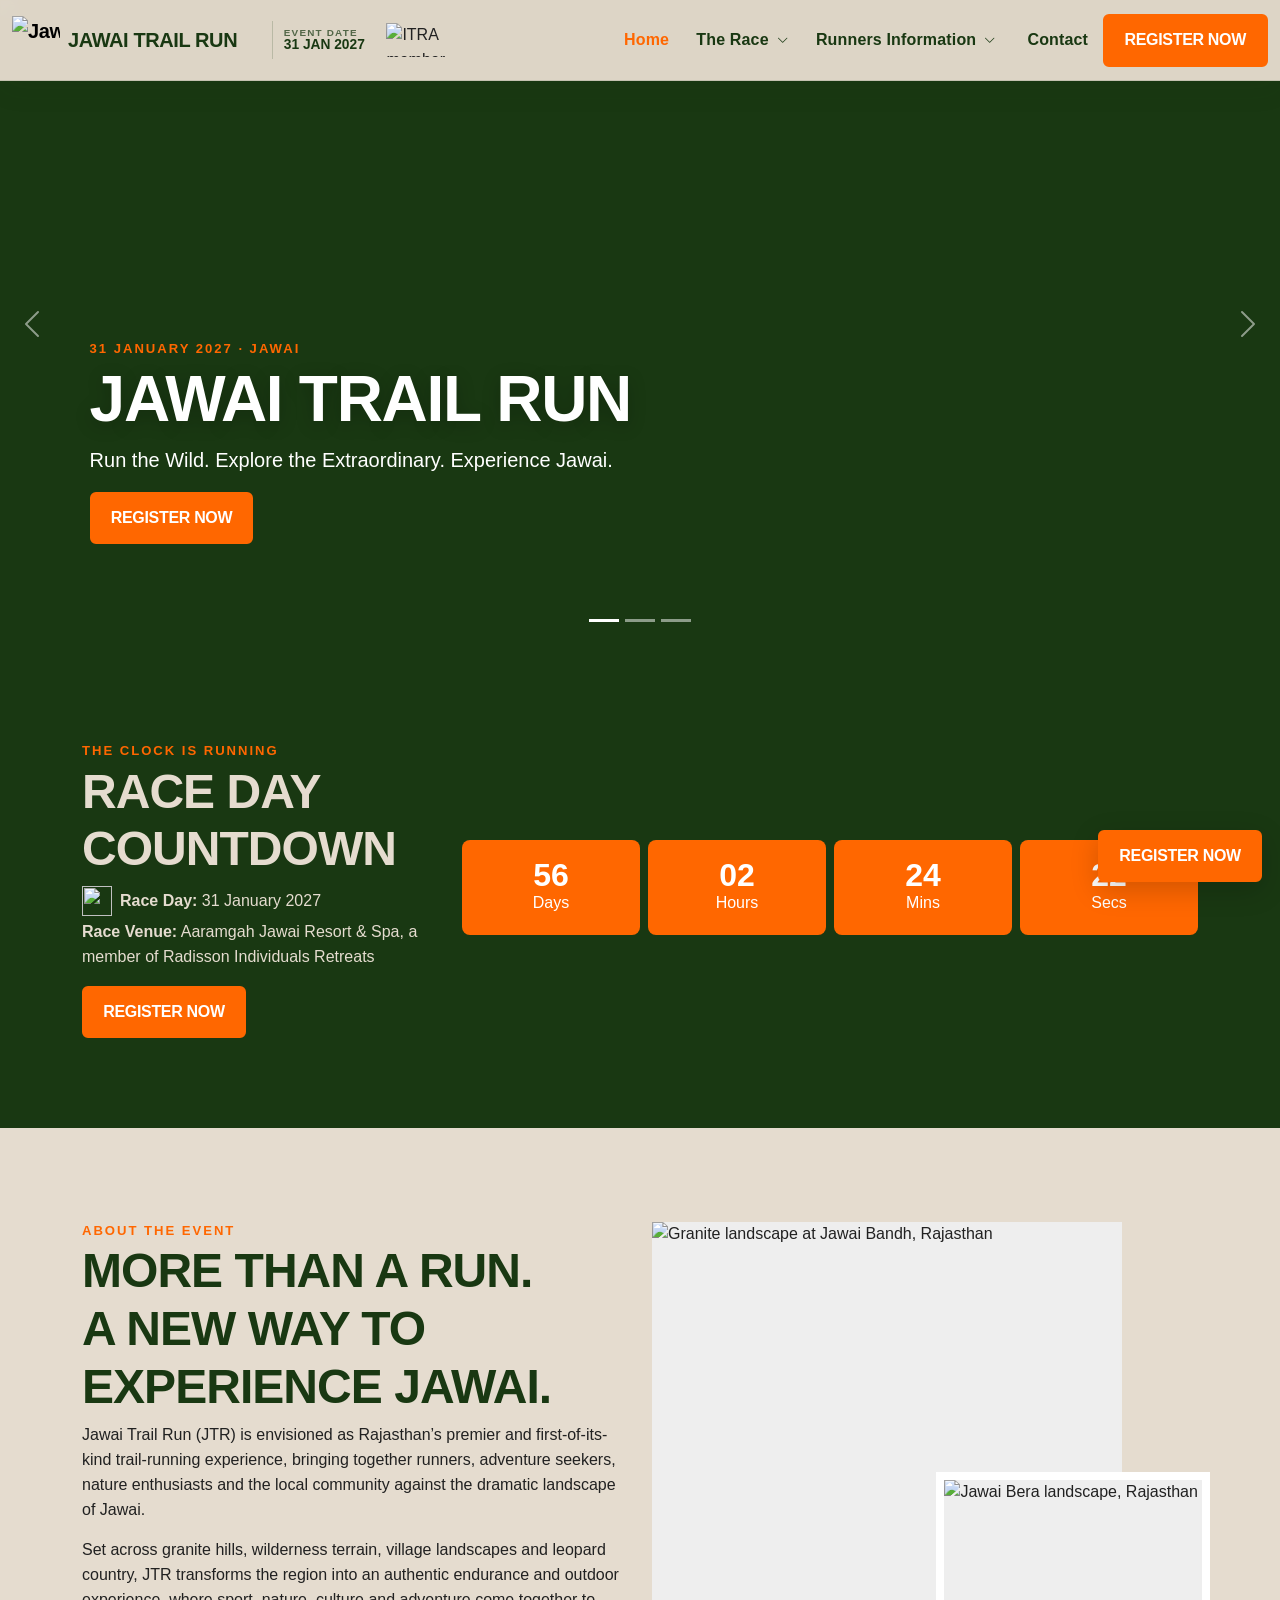
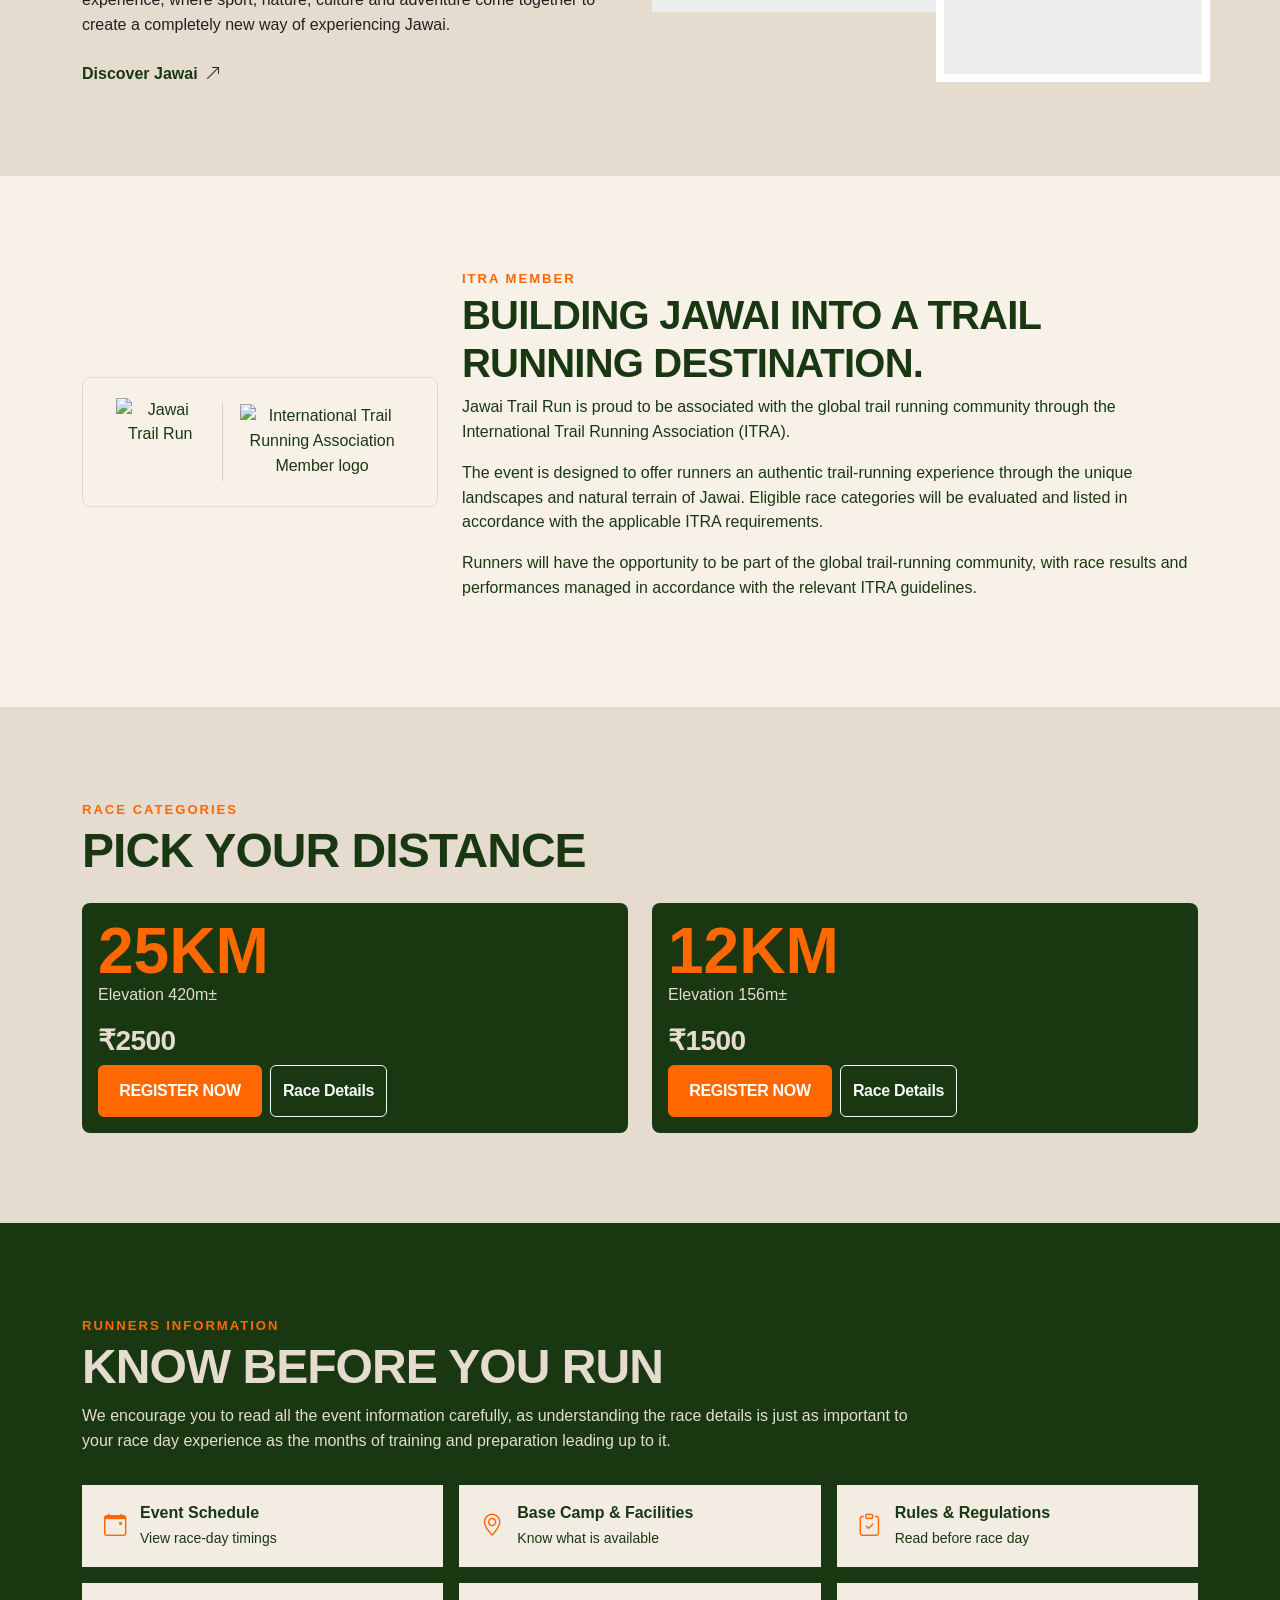
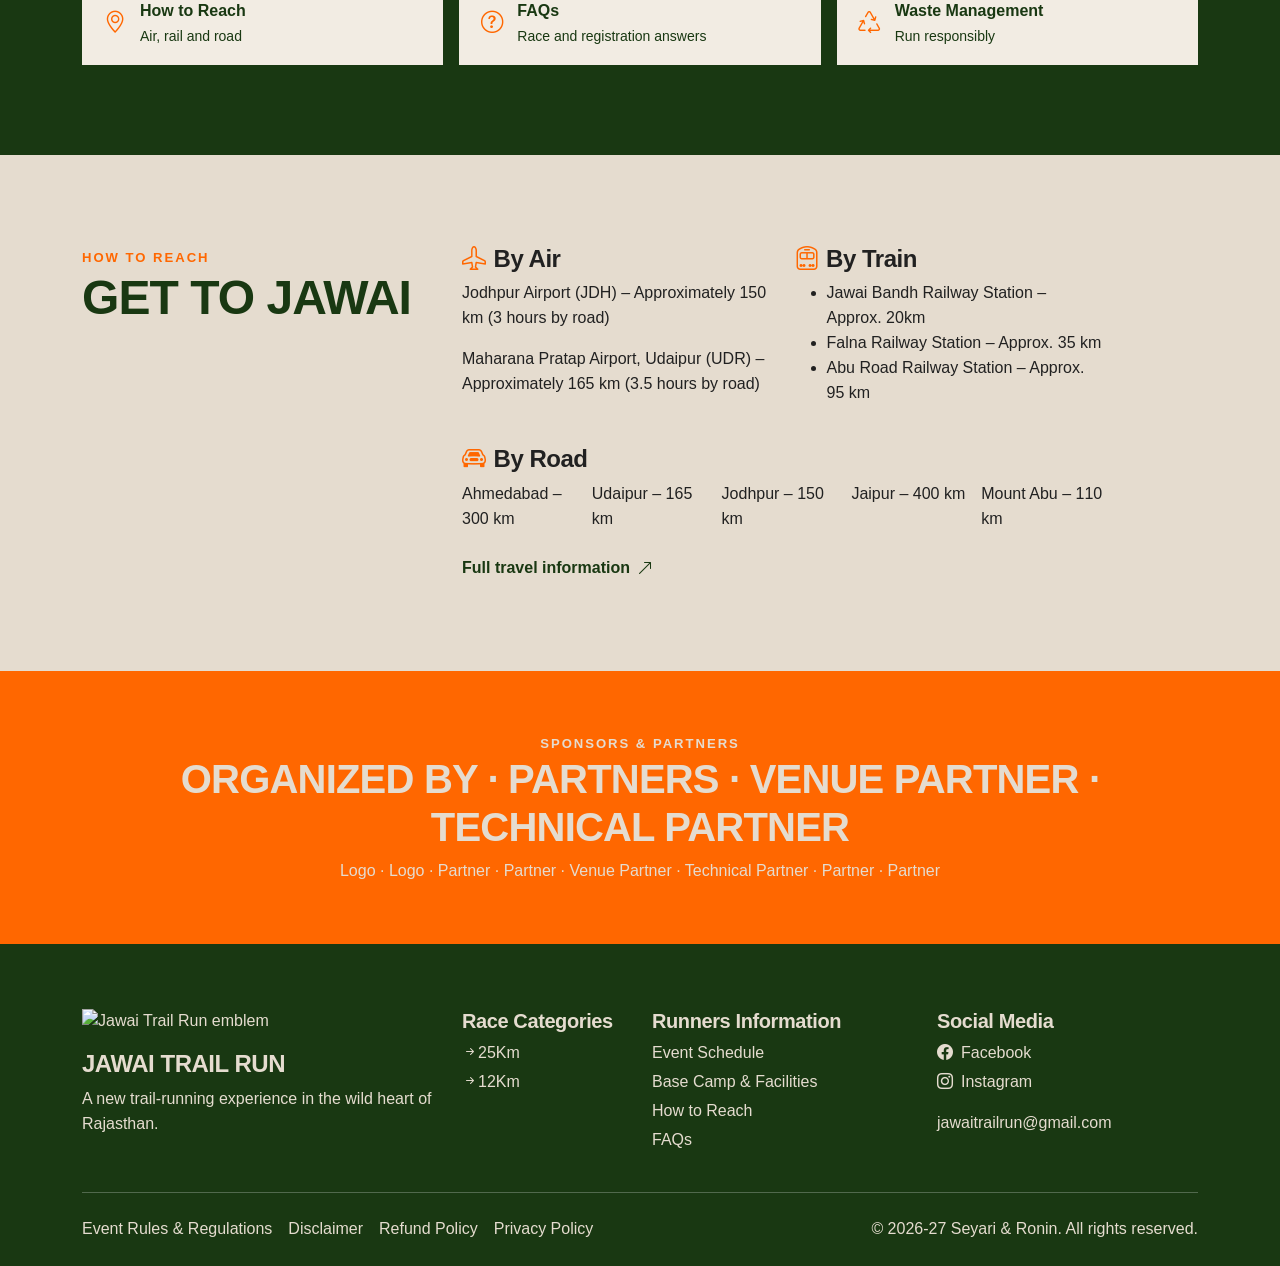
==== index.html @ 25d1407b "initial" ====
<!doctype html>
<html lang="en">
<head>
  <meta charset="utf-8">
  <meta name="viewport" content="width=device-width,initial-scale=1">
  <title>Jawai Trail Run 2027 | 25KM & 12KM Trail Run in Rajasthan</title>
  <meta name="description" content="Join Jawai Trail Run 2027 on 31 January in Jawai, Rajasthan. Experience an unforgettable 25KM and 12KM trail run through the stunning landscapes of Jawai. Register Now!">
  <meta name="keywords" content="Jawai Trail Run India, Trail Run India, Trail Running India, Trail Race India, Running Events in India, Trail Running Event India, Adventure Run India, Trail Running Event 2027, Jawai Running Event, Jawai Trail Race, Trail Run in Jawai, Jawai Run 2027">
  <meta name="robots" content="index,follow">
  <meta property="og:title" content="Jawai Trail Run 2027 | 25KM & 12KM Trail Run in Rajasthan">
  <meta property="og:description" content="Join Jawai Trail Run 2027 on 31 January in Jawai, Rajasthan. Experience an unforgettable 25KM and 12KM trail run through the stunning landscapes of Jawai. Register Now!">
  <meta property="og:type" content="website">
  <meta name="theme-color" content="#193812">
  <!-- Add your Google Search Console verification meta tag here. -->
  <!-- Add your Google Analytics tag here. -->
  <!-- Add your Meta Pixel code here. -->
  <link href="https://cdn.jsdelivr.net/npm/bootstrap@5.3.3/dist/css/bootstrap.min.css" rel="stylesheet">
  <link rel="stylesheet" href="https://cdn.jsdelivr.net/npm/bootstrap-icons@1.11.3/font/bootstrap-icons.min.css">
  <link rel="stylesheet" href="https://fonts.cdnfonts.com/css/proxima-nova-2">
  <link rel="stylesheet" href="style.css">
</head>
<body>
<div id="site-header"></div>

<main>
<section class="banner-slider">
  <div id="jtrCarousel" class="carousel slide carousel-fade" data-bs-ride="carousel">
    <div class="carousel-indicators"><button type="button" data-bs-target="#jtrCarousel" data-bs-slide-to="0" class="active" aria-current="true"></button><button type="button" data-bs-target="#jtrCarousel" data-bs-slide-to="1"></button><button type="button" data-bs-target="#jtrCarousel" data-bs-slide-to="2"></button></div>
    <div class="carousel-inner">
      <div class="carousel-item active">
        <img class="banner-photo" fetchpriority="high" src="assets/jawai6.webp" alt="Granite landscape at Jawai Bandh, Rajasthan">
        <div class="carousel-caption"><span class="eyebrow">31 January 2027 · Jawai</span><h1 class="fw-bold display-3 text-uppercase">Jawai Trail Run</h1><p class="lead">Run the Wild. Explore the Extraordinary. Experience Jawai.</p><a class="btn btn-jtr" href="register.html">Register Now</a></div>
        
      </div>
      <div class="carousel-item">
        <img class="banner-photo" src="assets/jawai5.webp" alt="Ancient Aravalli granite terrain at Jawai Bera, Rajasthan">
        <div class="carousel-caption"><span class="eyebrow">Trail Run 2027</span><h2 class="fw-bold fw-bold display-3 text-uppercase">Direction. Elevation. Discovery.</h2><p class="lead">A new trail-running experience in the wild heart of Rajasthan.</p><a class="btn btn-outline-light rounded-0" href="about.html">The Race</a></div>
        
      </div>
      <div class="carousel-item">
        <img class="banner-photo" src="assets/jawai1.webp" alt="Water and granite formations at Jawai Bera, Rajasthan">
        <div class="carousel-caption"><span class="eyebrow">Race Day</span><h2 class="fw-bold fw-bold display-3 text-uppercase">25Km &amp; 12Km</h2><p class="lead">Sunday, 31 January 2027 · Aaramgah Jawai Resort &amp; Spa, a member of Radisson Individuals Retreats</p><a class="btn btn-jtr" href="25km.html">Explore 25Km</a> <a class="btn btn-outline-light rounded-0 ms-2" href="12km.html">Explore 12Km</a></div>
        
      </div>
    </div>
    <button class="carousel-control-prev" type="button" data-bs-target="#jtrCarousel" data-bs-slide="prev" aria-label="Previous slide"><span class="carousel-control-prev-icon"></span></button>
    <button class="carousel-control-next" type="button" data-bs-target="#jtrCarousel" data-bs-slide="next" aria-label="Next slide"><span class="carousel-control-next-icon"></span></button>
  </div>
</section>

<section class="section-pad bg-forest text-cream" data-countdown>
  <div class="container">
    <div class="row align-items-center g-4">
      <div class="col-lg-4"><span class="eyebrow">The Clock Is Running</span><h2 class="fw-bold fw-bold display-5 text-uppercase">Race Day Countdown</h2><p class="mb-1 event-date-line"><img src="assets/jtr-logo.png" alt=""><span><strong>Race Day:</strong> 31 January 2027</span></p><p><strong>Race Venue:</strong> Aaramgah Jawai Resort &amp; Spa, a member of Radisson Individuals Retreats</p><a class="btn btn-jtr" href="register.html">Register Now</a></div>
      <div class="col-lg-8"><div class="row g-2">
        <div class="col-6 col-md-3"><div class="countdown-box"><strong data-days>00</strong>Days</div></div>
        <div class="col-6 col-md-3"><div class="countdown-box"><strong data-hours>00</strong>Hours</div></div>
        <div class="col-6 col-md-3"><div class="countdown-box"><strong data-mins>00</strong>Mins</div></div>
        <div class="col-6 col-md-3"><div class="countdown-box"><strong data-secs>00</strong>Secs</div></div>
      </div></div>
    </div>
  </div>
</section>

<section class="section-pad">
  <div class="container"><div class="row align-items-center g-4">
    <div class="col-lg-6"><span class="eyebrow">About the Event</span><h2 class="fw-bold fw-bold display-5 text-uppercase text-forest">More Than a Run.<br>A New Way to Experience Jawai.</h2>
      <p>Jawai Trail Run (JTR) is envisioned as Rajasthan’s premier and first-of-its-kind trail-running experience, bringing together runners, adventure seekers, nature enthusiasts and the local community against the dramatic landscape of Jawai.</p>
      <p>Set across granite hills, wilderness terrain, village landscapes and leopard country, JTR transforms the region into an authentic endurance and outdoor experience, where sport, nature, culture and adventure come together to create a completely new way of experiencing Jawai.</p><a class="section-link mt-2" href="about.html">Discover Jawai <i class="bi bi-arrow-up-right"></i></a>
    </div>
    <div class="col-lg-6 jawai-photo-stack">
      <figure class="jawai-photo-main"><img src="assets/jawai6.webp" alt="Granite landscape at Jawai Bandh, Rajasthan"></figure>
      <figure class="jawai-photo-small"><img src="assets/jawai5.webp" alt="Jawai Bera landscape, Rajasthan"></figure>
    </div>
  </div></div>
</section>

<section class="section-pad itra-section">
  <div class="container"><div class="row align-items-center g-4">
    <div class="col-lg-4 text-center"><div class="itra-logo-wrap"><img src="assets/jtr-logo.png" alt="Jawai Trail Run" class="itra-event-logo"><span class="itra-divider"></span><img src="assets/itra-member.webp" alt="International Trail Running Association Member logo" class="itra-member-logo"></div></div>
    <div class="col-lg-8"><span class="eyebrow">ITRA Member</span><h2 class="fw-bold fw-bold display-6 text-uppercase">Building Jawai into a Trail Running Destination.</h2>
      <p>Jawai Trail Run is proud to be associated with the global trail running community through the International Trail Running Association (ITRA).</p>
      <p>The event is designed to offer runners an authentic trail-running experience through the unique landscapes and natural terrain of Jawai. Eligible race categories will be evaluated and listed in accordance with the applicable ITRA requirements.</p>
      <p>Runners will have the opportunity to be part of the global trail-running community, with race results and performances managed in accordance with the relevant ITRA guidelines.</p>
    </div>
  </div></div>
</section>

<section class="section-pad">
<div class="container"><span class="eyebrow">Race Categories</span><h2 class="fw-bold fw-bold display-5 text-uppercase text-forest mb-4">Pick Your Distance</h2>
<div class="row g-4">
  <div class="col-md-6"><div class="card race-card"><div class="card-body"><div class="big">25KM</div><p>Elevation 420m±</p><h3>₹2500</h3><div class="d-flex flex-wrap gap-2 mt-2"><a class="btn btn-jtr" href="register.html">Register Now</a><a class="btn btn-outline-light rounded-0" href="25km.html">Race Details </a></div></div></div></div>
  <div class="col-md-6"><div class="card race-card"><div class="card-body"><div class="big">12KM</div><p>Elevation 156m±</p><h3>₹1500</h3><div class="d-flex flex-wrap gap-2 mt-2"><a class="btn btn-jtr" href="register.html">Register Now</a><a class="btn btn-outline-light rounded-0" href="12km.html">Race Details </a></div></div></div></div>
</div></div>
</section>

<section class="section-pad bg-forest text-cream">
<div class="container"><span class="eyebrow">Runners Information</span><h2 class="fw-bold fw-bold display-5 text-uppercase">Know Before You Run</h2><p class="col-lg-9">We encourage you to read all the event information carefully, as understanding the race details is just as important to your race day experience as the months of training and preparation leading up to it.</p>
<div class="row g-3 mt-2">
  <div class="col-md-6 col-lg-4"><a class="feature-link" href="event-schedule.html"><i class="bi bi-calendar-event"></i><span><strong>Event Schedule</strong><br><small>View race-day timings</small></span></a></div>
  <div class="col-md-6 col-lg-4"><a class="feature-link" href="base-camp.html"><i class="bi bi-geo-alt"></i><span><strong>Base Camp &amp; Facilities</strong><br><small>Know what is available</small></span></a></div>
  <div class="col-md-6 col-lg-4"><a class="feature-link" href="rules.html"><i class="bi bi-clipboard-check"></i><span><strong>Rules &amp; Regulations</strong><br><small>Read before race day</small></span></a></div>
  <div class="col-md-6 col-lg-4"><a class="feature-link" href="how-to-reach.html"><i class="bi bi-geo-alt"></i><span><strong>How to Reach</strong><br><small>Air, rail and road</small></span></a></div>
  <div class="col-md-6 col-lg-4"><a class="feature-link" href="faqs.html"><i class="bi bi-question-circle"></i><span><strong>FAQs</strong><br><small>Race and registration answers</small></span></a></div>
  <div class="col-md-6 col-lg-4"><a class="feature-link" href="waste-management.html"><i class="bi bi-recycle"></i><span><strong>Waste Management</strong><br><small>Run responsibly</small></span></a></div>
</div></div>
</section>

<section class="section-pad">
<div class="container"><div class="row g-4"><div class="col-lg-4"><span class="eyebrow">How to Reach</span><h2 class="fw-bold fw-bold display-5 text-uppercase text-forest">Get to Jawai</h2></div>
<div class="col-lg-7"><div class="row g-4">
<div class="col-md-6"><h4><i class="bi bi-airplane me-2 text-orange"></i>By Air</h4><p>Jodhpur Airport (JDH) – Approximately 150 km (3 hours by road)</p><p>Maharana Pratap Airport, Udaipur (UDR) – Approximately 165 km (3.5 hours by road)</p></div>
<div class="col-md-6"><h4><i class="bi bi-train-front me-2 text-orange"></i>By Train</h4><ul><li>Jawai Bandh Railway Station – Approx. 20km</li><li>Falna Railway Station – Approx. 35 km</li><li>Abu Road Railway Station – Approx. 95 km</li></ul></div>
<div class="col-12"><h4><i class="bi bi-car-front me-2 text-orange"></i>By Road</h4><div class="row row-cols-2 row-cols-md-5 g-2"><div>Ahmedabad – 300 km</div><div>Udaipur – 165 km</div><div>Jodhpur – 150 km</div><div>Jaipur – 400 km</div><div>Mount Abu – 110 km</div></div></div>
</div><a class="section-link mt-4" href="how-to-reach.html">Full travel information <i class="bi bi-arrow-up-right"></i></a></div></div></div></div>
</section>


<section class="section-tight pattern-card">
<div class="container text-center"><span class="eyebrow text-cream">Sponsors &amp; Partners</span><h2 class="fw-bold fw-bold display-6 text-uppercase">Organized By · Partners · Venue Partner · Technical Partner</h2><p class="mb-0">Logo · Logo · Partner · Partner · Venue Partner · Technical Partner · Partner · Partner</p></div>
</section>
</main>

<a href="register.html" class="btn btn-jtr sticky-register d-none d-md-inline-block">Register Now</a>
<div id="site-footer"></div>
<script src="https://cdn.jsdelivr.net/npm/bootstrap@5.3.3/dist/js/bootstrap.bundle.min.js"></script>
<script src="common.js"></script>
<script src="script.js"></script>
</body>
</html>
---- style.css ----
:root{
  --cream:#E5DCCF;
  --peach:#FFA466;
  --forest:#193812;
  --ink:#212121;
  --orange:#FF6700;
  --white:#fff;
}
*{box-sizing:border-box}
html{scroll-behavior:smooth}
body{font-family:'Proxima Nova',sans-serif;background:var(--cream);color:var(--ink);margin:0;line-height:1.55}
h1,h2,h3,h4,h5,h6,.brand-display,.navbar-brand,.btn{font-family:'Proxima Nova',sans-serif;font-weight:800;letter-spacing:-.02em}
a{color:inherit}
img{max-width:100%}
.bg-cream{background:var(--cream)!important}.bg-forest{background:var(--forest)!important}.bg-orange{background:var(--orange)!important}
.text-orange{color:var(--orange)!important}.text-forest{color:var(--forest)!important}.text-cream{color:var(--cream)!important}
.navbar{background:rgba(229,220,207,.94);backdrop-filter:blur(10px);border-bottom:1px solid rgba(25,56,18,.12)}
.navbar-brand img{width:46px;height:46px;object-fit:contain}.navbar-brand span{color:var(--forest)}
.nav-link{font-weight:800;color:var(--forest)!important}
.nav-link:hover,.nav-link.active{color:var(--orange)!important}
.btn-jtr{background:var(--orange);color:white;border:2px solid var(--orange);border-radius:0;padding:.75rem 1.2rem;text-transform:uppercase}
.btn-jtr:hover{background:var(--forest);border-color:var(--forest);color:white}
.btn-outline-jtr{border:2px solid var(--forest);border-radius:0;color:var(--forest);font-weight:900}
.btn-outline-jtr:hover{background:var(--forest);color:var(--cream)}
.hero{position:relative;min-height:78vh;display:flex;align-items:center;overflow:hidden;background:var(--forest);color:var(--cream)}
.hero:after{content:"";position:absolute;inset:auto 0 0 0;height:54px;background:url('assets/jtr-pattern-2.png') center/280px auto repeat-x;opacity:.95}
.hero-art{max-height:620px;object-fit:contain;filter:drop-shadow(0 22px 44px rgba(0,0,0,.18))}
.eyebrow{text-transform:uppercase;font-size:.82rem;font-weight:900;letter-spacing:.15em;color:var(--orange)}
.display-jtr{font-size:clamp(3.2rem,8vw,7.8rem);line-height:.86;text-transform:uppercase}
.section-pad{padding:90px 0}.section-tight{padding:60px 0}
.pattern-strip{height:72px;background:url('assets/jtr-pattern-1.png') center/250px auto repeat-x}
.pattern-card{background:var(--orange) url('assets/jtr-pattern-2.png') center/260px auto repeat;color:var(--cream)}
.page-hero{padding:130px 0 70px;background:var(--forest);color:var(--cream);position:relative;overflow:hidden}
.page-hero:after{content:"";position:absolute;right:-70px;top:20px;width:300px;height:300px;background:url('assets/jtr-1.png') center/contain no-repeat;opacity:.12}
.page-hero h1{font-size:clamp(2.8rem,7vw,6rem);text-transform:uppercase;line-height:.9}
.card-jtr{border:0;border-radius:0;background:#f2ece3;box-shadow:0 18px 40px rgba(33,33,33,.08)}
.card-jtr .card-body{padding:2rem}
.race-card{background:var(--forest);color:var(--cream);border-radius:0;border:0;min-height:100%}
.race-card .big{font-size:4rem;line-height:1;color:var(--orange);font-weight:900}
.metric{border-left:4px solid var(--orange);padding-left:1rem}
.countdown-box{background:var(--orange);color:white;padding:1.2rem;text-align:center}
.countdown-box strong{font-size:2rem;display:block;line-height:1}
.info-icon{width:54px;height:54px;border-radius:50%;display:flex;align-items:center;justify-content:center;background:var(--orange);color:white;font-weight:900;font-size:1.25rem}
.banner-slider .carousel-item{height:68vh;min-height:520px;background:var(--forest);position:relative}
.banner-slider .carousel-item img{width:100%;height:100%;object-fit:cover}
.banner-slider .carousel-caption{left:7%;right:auto;bottom:12%;max-width:650px;text-align:left;background:rgba(25,56,18,.78);padding:1.25rem 1.5rem}
.visual-slide{display:grid;place-items:center;background:var(--cream)!important}
.visual-slide img{object-fit:contain!important;max-width:780px;height:auto!important}
.visual-pattern{background:var(--forest) url('assets/jtr-pattern-1.png') center/360px auto repeat!important}
.route-frame{position:relative;padding-top:56.25%;overflow:hidden;background:white}
.route-frame iframe{position:absolute;inset:0;width:100%;height:100%;border:0}
.elevation{background:white;padding:1rem;border:1px solid rgba(33,33,33,.08)}
.table-jtr th{background:var(--forest)!important;color:var(--cream)!important}
.accordion-button{font-weight:900;background:#f2ece3}.accordion-button:not(.collapsed){background:var(--orange);color:white}
.list-check li{margin-bottom:.65rem}
.list-check li::marker{color:var(--orange)}
.footer{background:var(--forest);color:var(--cream);padding:65px 0 24px}
.footer a{text-decoration:none;color:var(--cream)}.footer a:hover{color:var(--orange)}
.footer-logo{width:80px}
.form-control,.form-select{border-radius:0;border:1px solid rgba(25,56,18,.3);background:#f6f1e9}
.form-control:focus{box-shadow:none;border-color:var(--orange)}
.legal-copy h2{margin-top:2.2rem;color:var(--forest)}.legal-copy h3{margin-top:1.6rem;color:var(--forest)}
.sticky-register{position:fixed;right:18px;bottom:18px;z-index:1020;box-shadow:0 8px 28px rgba(0,0,0,.18)}
.small-note{font-size:.9rem;color:#5d5a55}
@media(max-width:991px){
  .section-pad{padding:65px 0}
  .hero{padding:120px 0 80px;min-height:auto}
  .display-jtr{font-size:clamp(3rem,13vw,5.5rem)}
}


/* Brand typography from the supplied identity guide */
body, p, li, a, input, textarea, select, button { font-family:'Proxima Nova', sans-serif; }
h1,h2,h3,h4,h5,h6,.brand-display,.navbar-brand,.btn,.nav-link { font-family:'Proxima Nova', sans-serif; }
h1,h2,.display-jtr,.page-hero h1 { font-weight:900; }
h3,h4,h5,h6,.btn,.nav-link,.dropdown-item { font-weight:800; }
body,p,li,input,textarea,select { font-weight:400; }

/* Navigation */
.navbar{padding:.7rem 0;background:rgba(229,220,207,.96);box-shadow:0 8px 30px rgba(25,56,18,.07)}
.navbar .container{max-width:1320px}
.navbar-nav{gap:.1rem}
.nav-link{padding:.85rem .8rem!important;text-transform:none;letter-spacing:.01em}
.navbar .dropdown-toggle::after{display:none}
.nav-caret{font-size:.72rem;margin-left:.2rem;transition:transform .2s ease}
.dropdown.show .nav-caret{transform:rotate(180deg)}
.dropdown-menu-jtr{border:0;border-radius:0;padding:.65rem;min-width:280px;margin-top:.55rem!important;background:#f8f3eb;box-shadow:0 20px 55px rgba(25,56,18,.2);border-top:4px solid var(--orange)}
.dropdown-menu-jtr .dropdown-item{display:flex;align-items:center;gap:.7rem;padding:.8rem .85rem;border-radius:0;color:var(--forest)}
.dropdown-menu-jtr .dropdown-item i{width:1.25rem;color:var(--orange);font-size:1.05rem}
.dropdown-menu-jtr .dropdown-item:hover,.dropdown-menu-jtr .dropdown-item.active{background:var(--forest);color:var(--cream)}
.dropdown-menu-jtr .dropdown-item:hover i,.dropdown-menu-jtr .dropdown-item.active i{color:var(--orange)}
.nav-register{margin-left:0}
.nav-register .btn{padding:.78rem 1.25rem;white-space:nowrap}
@media (min-width:1200px){.navbar-collapse{display:flex!important;justify-content:flex-end}.navbar-nav{width:auto;margin-left:auto!important}.navbar-nav .nav-contact{margin-left:.25rem}.navbar-nav .nav-register{margin-left:0;order:10}}
@media (max-width:1199px){.dropdown-menu-jtr{box-shadow:none;margin:0!important;border-top:0;border-left:3px solid var(--orange);background:rgba(255,255,255,.45)}.nav-register{margin:1rem 0 0}.nav-register .btn{width:100%}}

/* Hero banners */
.banner-slider .carousel-item{height:72vh;min-height:560px}
.banner-slider .carousel-item img.banner-photo{width:100%;height:100%;max-width:none;object-fit:cover!important;filter:saturate(.88) contrast(1.02)}
.banner-slider .carousel-item::after{content:"";position:absolute;inset:0;background:linear-gradient(90deg,rgba(25,56,18,.82) 0%,rgba(25,56,18,.35) 45%,rgba(25,56,18,.08) 75%)}
.banner-slider .carousel-caption{z-index:2;background:transparent;padding:0;max-width:700px;bottom:16%;left:7%}
.banner-slider .carousel-caption h1,.banner-slider .carousel-caption h2{text-shadow:0 4px 18px rgba(0,0,0,.22)}
.photo-credit{position:absolute;z-index:3;right:1rem;bottom:.75rem;color:#fff;font-size:.72rem;background:rgba(0,0,0,.36);padding:.25rem .5rem}
.photo-credit a{color:#fff}

/* Bootstrap icon treatments */
.icon-line{display:inline-flex;align-items:center;gap:.5rem}
.icon-line i,.section-link i,.btn i{line-height:1}
.section-link{display:inline-flex;align-items:center;gap:.45rem;text-decoration:none;font-weight:800;color:var(--forest)}
.section-link:hover{color:var(--orange)}
.feature-link{display:flex;align-items:center;gap:.9rem;padding:1rem 1.1rem;background:#f2ece3;text-decoration:none;color:var(--forest);height:100%;border-left:4px solid transparent;transition:.25s ease}
.feature-link i{font-size:1.4rem;color:var(--orange)}
.feature-link:hover{transform:translateY(-3px);border-left-color:var(--orange);box-shadow:0 14px 30px rgba(33,33,33,.08)}

/* Scroll reveal */
.reveal{opacity:0;transform:translateY(26px);transition:opacity .7s ease,transform .7s cubic-bezier(.2,.75,.25,1)}
.reveal.reveal-left{transform:translateX(-28px)}
.reveal.reveal-right{transform:translateX(28px)}
.reveal.is-visible{opacity:1;transform:none}
@media (prefers-reduced-motion:reduce){.reveal{opacity:1;transform:none;transition:none}}

/* FAQ redesign */
.faq-layout{display:grid;grid-template-columns:minmax(240px,340px) minmax(0,1fr);gap:3rem;align-items:start}
.faq-aside{position:sticky;top:110px;background:var(--forest);color:var(--cream);padding:2rem}
.faq-aside .faq-icon{width:62px;height:62px;display:grid;place-items:center;background:var(--orange);font-size:1.7rem;margin-bottom:1.3rem}
.faq-search{position:relative;margin-bottom:1.25rem}
.faq-search i{position:absolute;left:1rem;top:50%;transform:translateY(-50%);color:var(--forest)}
.faq-search .form-control{padding-left:2.7rem;height:52px;background:#fff}
.faq-list{display:grid;gap:.8rem}
.faq-list .accordion-item{border:0;background:#f4eee6;box-shadow:0 7px 22px rgba(33,33,33,.045)}
.faq-list .accordion-button{padding:1.2rem 1.25rem;background:#f4eee6;color:var(--forest);font-size:1.05rem;box-shadow:none!important}
.faq-list .accordion-button::after{background-image:none;content:"+";font-size:1.65rem;font-weight:400;width:auto;height:auto;transform:none}
.faq-list .accordion-button:not(.collapsed){background:var(--forest);color:var(--cream)}
.faq-list .accordion-button:not(.collapsed)::after{content:"−";color:var(--orange)}
.faq-list .accordion-body{padding:1.25rem 1.4rem 1.4rem;background:#fff}
.faq-empty{display:none;padding:2rem;background:#fff;border-left:4px solid var(--orange)}
@media(max-width:991px){.faq-layout{grid-template-columns:1fr}.faq-aside{position:static}.banner-slider .carousel-item{height:64vh;min-height:520px}}

/* Homepage page-directory */
.page-directory{background:#f2ece3}
.page-directory .directory-group{border-top:1px solid rgba(25,56,18,.18);padding-top:1.25rem}
.page-directory a{display:inline-flex;align-items:center;gap:.45rem;margin:.35rem .5rem .35rem 0;padding:.55rem .8rem;border:1px solid rgba(25,56,18,.22);text-decoration:none;color:var(--forest);font-weight:800;transition:.2s ease}
.page-directory a:hover{background:var(--forest);color:var(--cream);border-color:var(--forest)}

/* ITRA member mark supplied for homepage section 4 */
.itra-logo-wrap{
  background:#000;
  padding:1.25rem;
  display:inline-flex;
  align-items:center;
  justify-content:center;
  max-width:360px;
  width:100%;
}
.itra-member-logo{
  width:100%;
  height:auto;
  display:block;
}

.source-copy > p:first-of-type{margin-top:1rem}
.source-copy strong{font-weight:800}
.source-copy table th,.source-copy table td{vertical-align:top}
.source-copy h2{margin-top:2.5rem}
.source-copy h3{margin-top:2rem}
.faq-accordion .accordion-item{margin-bottom:12px;border:1px solid rgba(25,56,18,.16)}
.faq-accordion .accordion-button{padding:1.35rem 1.5rem;font-size:1.05rem}
.faq-accordion .accordion-body{padding:1.5rem}

/* V7 finishing refinements */
.btn.btn-outline-light.rounded-0{align-content:center}

/* Softer corners across the interface while preserving the geometric brand. */
.card-jtr,.race-card,.countdown-box,.form-control,.form-select,.input-group-text,
.accordion-item,.accordion-button,.dropdown-menu,.itra-logo-wrap,.elevation{
  border-radius:8px!important;
}
.btn:not(.navbar-toggler){border-radius:6px!important}
.route-frame{border-radius:8px}
.carousel-caption{border-radius:8px}
.faq-search-wrap .input-group{border-radius:8px;overflow:hidden}
.faq-search-wrap .input-group-text{border-top-right-radius:0!important;border-bottom-right-radius:0!important}
.faq-search-wrap .form-control{border-top-left-radius:0!important;border-bottom-left-radius:0!important}

/* V8 hero interaction fix */
.banner-slider .carousel-item::after,
.banner-slider .banner-photo{
  pointer-events:none;
}
.banner-slider .carousel-caption{
  z-index:6;
  pointer-events:auto;
}
.banner-slider .carousel-caption .btn,
.banner-slider .carousel-caption a{
  position:relative;
  z-index:7;
  pointer-events:auto;
}
.banner-slider .carousel-control-prev,
.banner-slider .carousel-control-next{
  width:5%;
  z-index:5;
}


/* PPT revision: header/event identity */
.header-container{max-width:1320px}
.navbar-brand .header-logo{width:48px;height:48px;object-fit:contain;background:transparent!important;padding:0!important}
.header-event-meta{align-items:center;gap:.7rem;margin-left:1.2rem}
.event-date-chip{display:flex;align-items:center;gap:.55rem;padding:.42rem .65rem;border-left:1px solid rgba(25,56,18,.18);color:var(--forest);line-height:1.05}
.event-date-chip img{width:29px;height:29px;object-fit:contain}
.event-date-chip small{display:block;font-size:.62rem;letter-spacing:.12em;font-weight:800;opacity:.7}
.event-date-chip strong{display:block;font-size:.86rem;white-space:nowrap}
.itra-header-mark{height:36px;display:flex;align-items:center}
.itra-header-mark img{height:34px;width:auto;max-width:102px;object-fit:contain}
@media(max-width:1279px){.navbar-brand .header-logo{width:43px;height:43px}}

.event-date-line{display:flex;align-items:center;gap:.5rem}
.event-date-line img{width:30px;height:30px;object-fit:contain}

/* PPT revision: Jawai imagery */
.jawai-photo-stack{position:relative;min-height:460px}
.jawai-photo-stack figure,.about-gallery figure,.waste-photo{margin:0;overflow:hidden;background:#eee}
.jawai-photo-stack img,.about-gallery img,.waste-photo img{width:100%;height:100%;object-fit:cover;display:block}
.jawai-photo-main{height:390px;width:86%}
.jawai-photo-small{position:absolute;right:0;bottom:0;width:48%;height:210px;border:8px solid #fff}
.jawai-photo-stack figcaption,.about-gallery figcaption,.waste-photo figcaption{font-size:.72rem;padding:.35rem .5rem;background:#fff;color:#5c6257}
.about-gallery{display:grid;grid-template-columns:1fr 1fr;gap:12px}
.about-gallery figure{height:220px}
.about-gallery .gallery-wide{grid-column:1/-1;height:310px}
.waste-photo{height:430px}
@media(max-width:991px){.jawai-photo-stack{min-height:390px}.jawai-photo-main{height:330px}.jawai-photo-small{height:170px}.waste-photo{height:330px}}

/* PPT revision: ITRA section without the former orange/black background */
.itra-section{background:#f7f1e8;color:var(--forest)}
.itra-section .eyebrow{color:var(--orange)}
.itra-logo-wrap{background:transparent!important;padding:1.25rem!important;display:flex!important;gap:1.1rem;align-items:center;justify-content:center;max-width:420px!important;border:1px solid rgba(25,56,18,.12)}
.itra-event-logo{width:88px;height:88px;object-fit:contain}
.itra-divider{width:1px;height:78px;background:rgba(25,56,18,.18)}
.itra-member-logo{max-width:190px;width:52%!important}

.btn-outline-forest{border:2px solid var(--forest);color:var(--forest);font-weight:800;border-radius:6px}
.btn-outline-forest:hover{background:var(--forest);color:var(--cream)}

/* Rules page content hierarchy */
.rules-section-title{margin-top:2.3rem;padding-bottom:.55rem;border-bottom:2px solid rgba(25,56,18,.13);color:var(--forest);font-size:1.55rem;text-transform:uppercase;letter-spacing:.01em}
.rules-section{margin-top:1rem}
.rules-intro{margin-bottom:1rem}
.rules-section p{margin-bottom:1rem}

/* Mobile finishing */
@media(max-width:767px){
  .navbar-brand span{font-size:1rem}
  .page-hero h1{font-size:clamp(2.1rem,11vw,3.5rem)}
  .carousel-caption .display-3{font-size:clamp(2rem,11vw,3.4rem)}
  .jawai-photo-small{border-width:5px}
}
.rules-toc{background:#f4eee6;padding:1.25rem 1.35rem;margin-bottom:2rem;border-left:4px solid var(--orange)}
.rules-toc-links{display:flex;flex-wrap:wrap;gap:.5rem;margin-top:.65rem}
.rules-toc-links a{font-size:.78rem;font-weight:800;color:var(--forest);text-decoration:none;padding:.4rem .55rem;background:#fff;border:1px solid rgba(25,56,18,.12)}
.rules-heading-inline{display:block!important;margin-top:2.1rem;margin-bottom:.75rem;padding-bottom:.5rem;border-bottom:2px solid rgba(25,56,18,.12);font-size:1.35rem;line-height:1.2;color:var(--forest)}
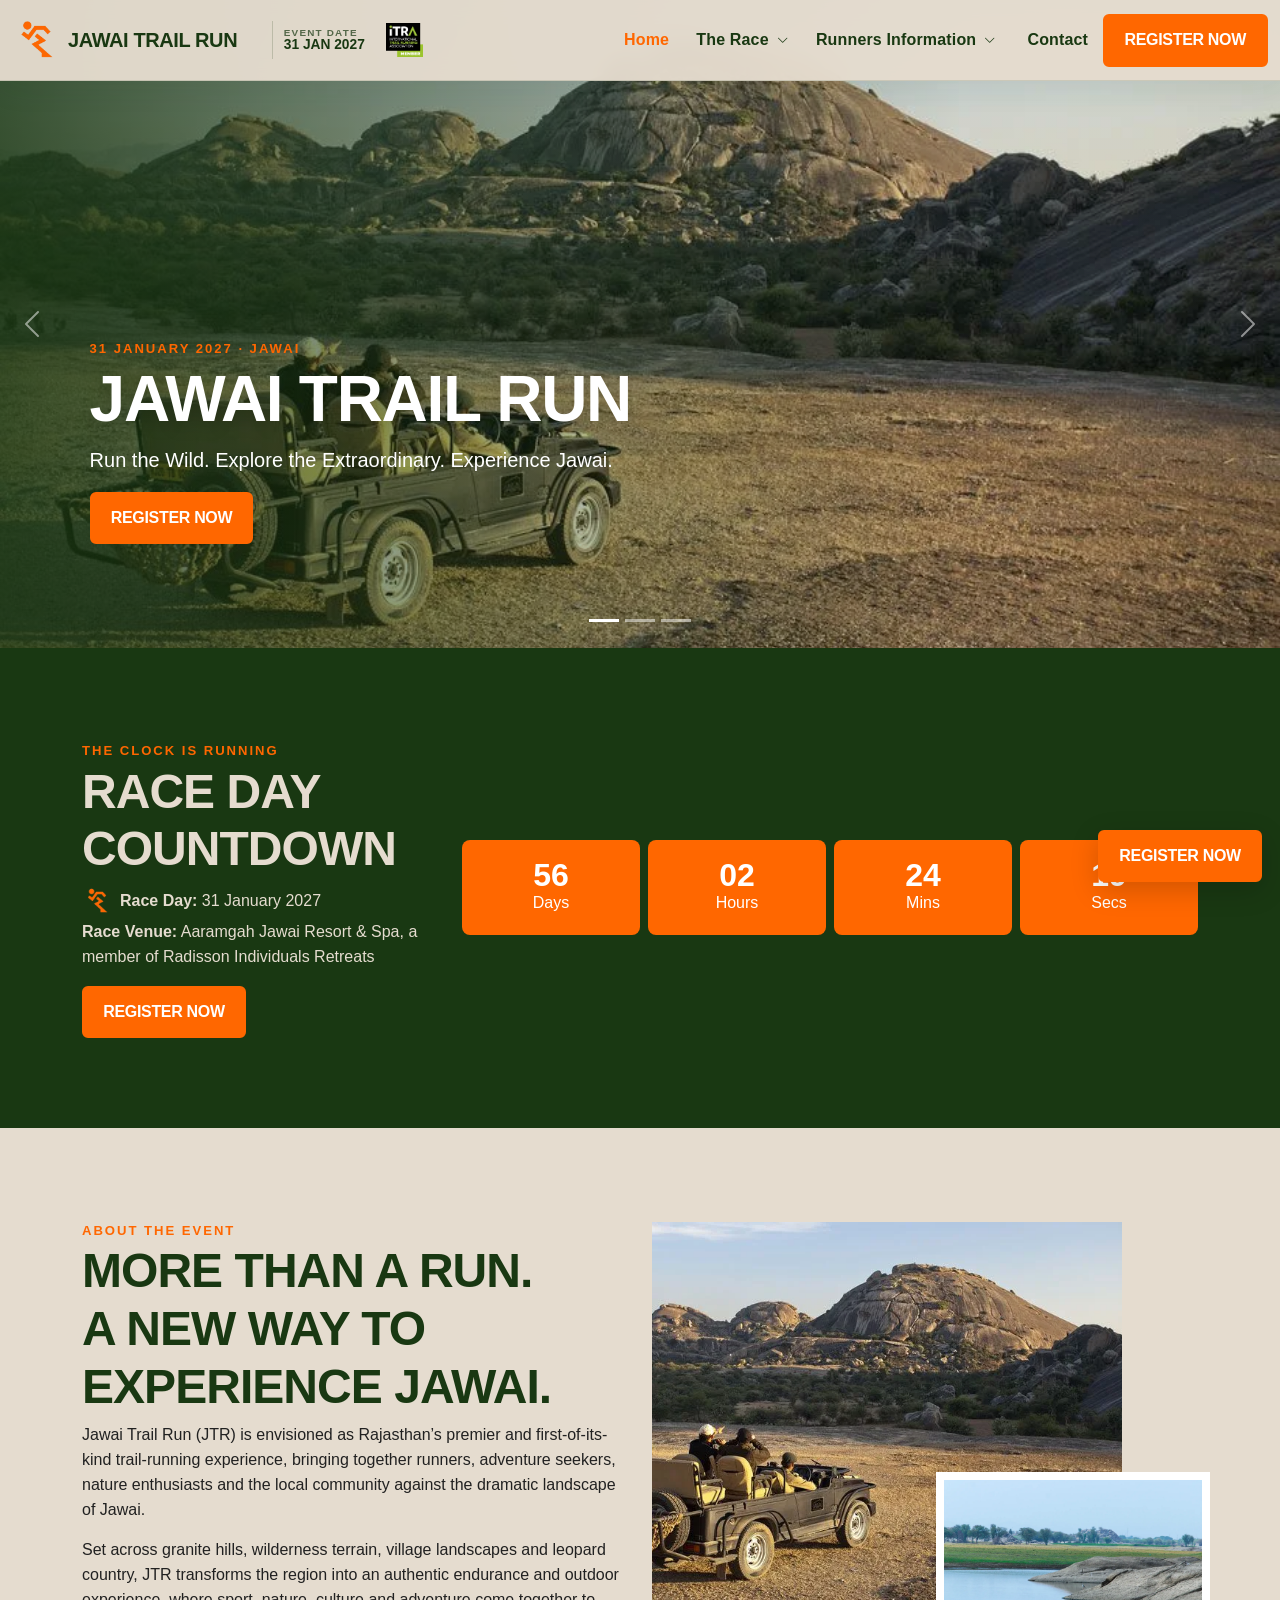
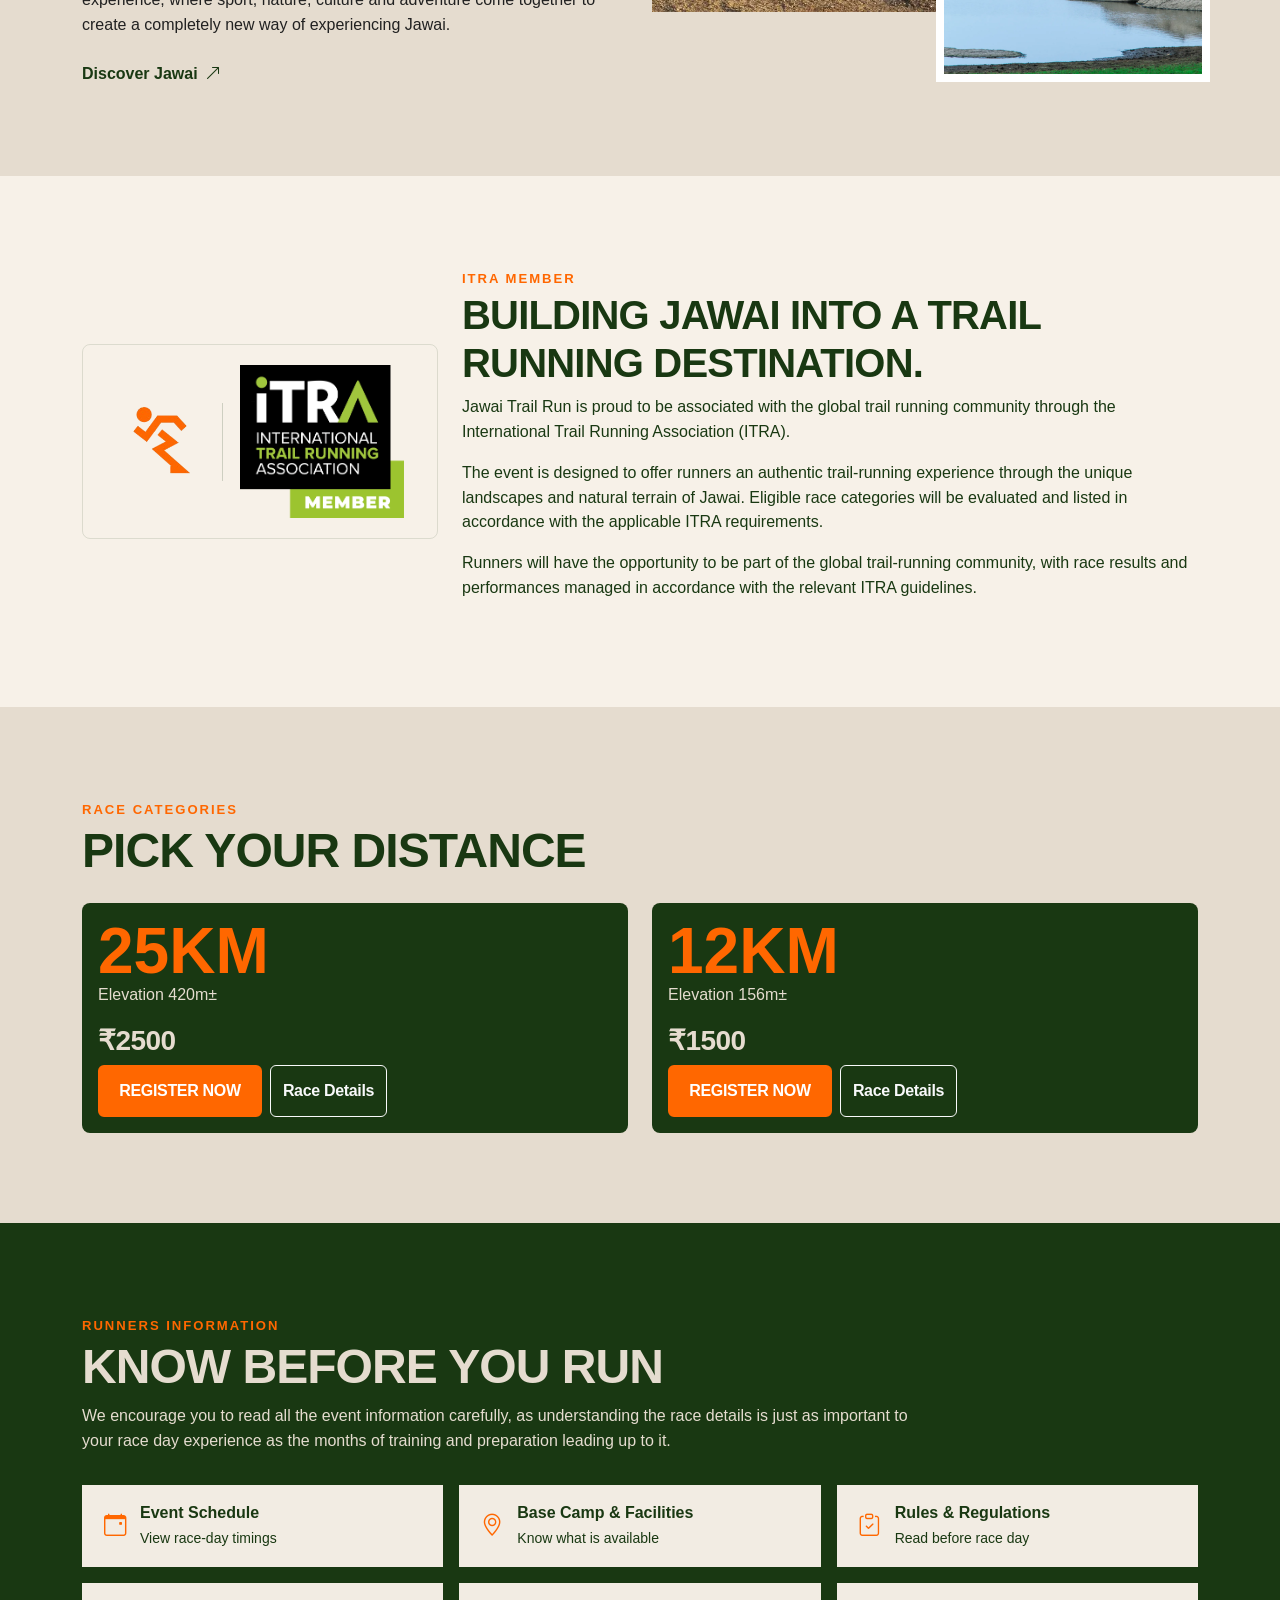
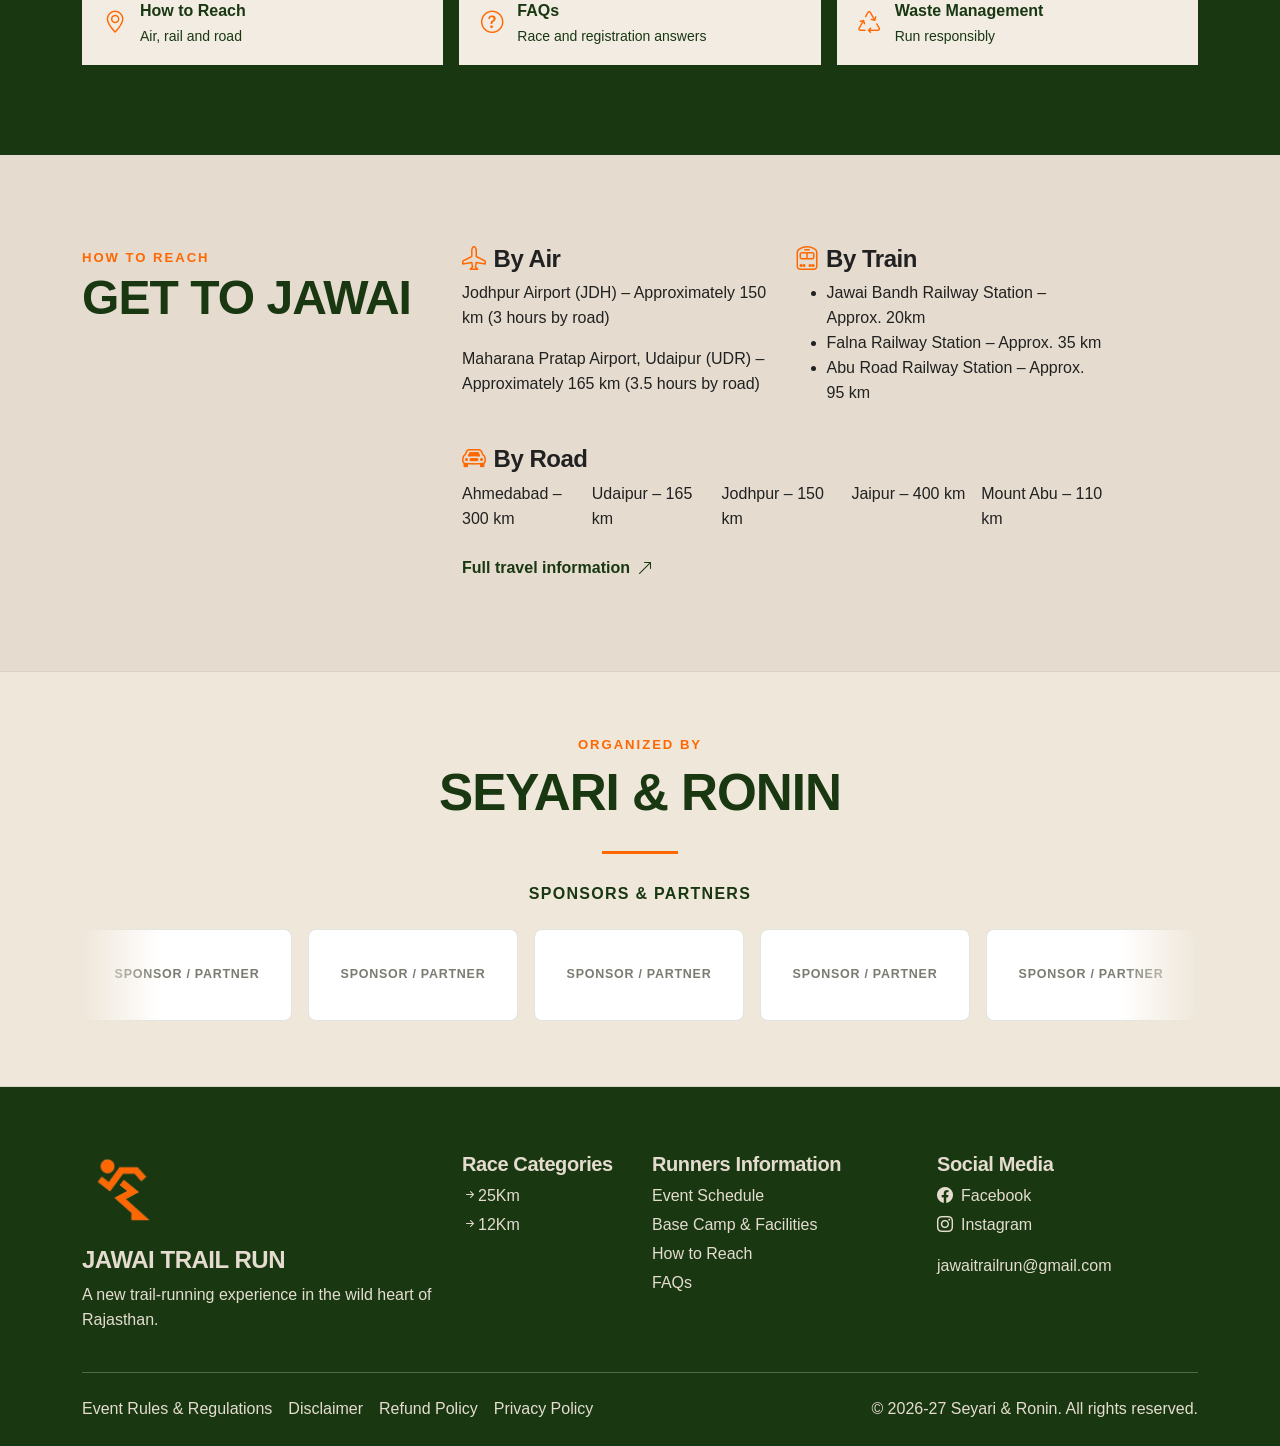
==== commit 79a19c55: "." ====
--- a/index.html
+++ b/index.html
@@ -11,13 +11,22 @@
   <meta property="og:description" content="Join Jawai Trail Run 2027 on 31 January in Jawai, Rajasthan. Experience an unforgettable 25KM and 12KM trail run through the stunning landscapes of Jawai. Register Now!">
   <meta property="og:type" content="website">
   <meta name="theme-color" content="#193812">
-  <!-- Add your Google Search Console verification meta tag here. -->
-  <!-- Add your Google Analytics tag here. -->
+  
+  
   <!-- Add your Meta Pixel code here. -->
   <link href="https://cdn.jsdelivr.net/npm/bootstrap@5.3.3/dist/css/bootstrap.min.css" rel="stylesheet">
   <link rel="stylesheet" href="https://cdn.jsdelivr.net/npm/bootstrap-icons@1.11.3/font/bootstrap-icons.min.css">
   <link rel="stylesheet" href="https://fonts.cdnfonts.com/css/proxima-nova-2">
   <link rel="stylesheet" href="style.css">
+<meta name="google-site-verification" content="cSnUa04jgXajUQNzDkcYQTODrQyNFjGocD2u6QUvFH0"/>
+<!-- Google tag (gtag.js) -->
+<script async src="https://www.googletagmanager.com/gtag/js?id=G-C2MXZRRQNP"></script>
+<script>
+  window.dataLayer = window.dataLayer || [];
+  function gtag(){dataLayer.push(arguments);}
+  gtag('js', new Date());
+  gtag('config', 'G-C2MXZRRQNP');
+</script>
 </head>
 <body>
 <div id="site-header"></div>
@@ -116,8 +125,33 @@
 </section>
 
 
-<section class="section-tight pattern-card">
-<div class="container text-center"><span class="eyebrow text-cream">Sponsors &amp; Partners</span><h2 class="fw-bold fw-bold display-6 text-uppercase">Organized By · Partners · Venue Partner · Technical Partner</h2><p class="mb-0">Logo · Logo · Partner · Partner · Venue Partner · Technical Partner · Partner · Partner</p></div>
+<section class="section-tight partners-section">
+  <div class="container">
+    <div class="partners-organized text-center">
+      <span class="eyebrow">Organized By</span>
+      <h2 class="partners-organized-title">Seyari &amp; Ronin</h2>
+    </div>
+    <div class="partners-divider"></div>
+    <div class="partners-marquee-block">
+      <div class="partners-marquee-heading">Sponsors &amp; Partners</div>
+      <div class="partners-marquee" aria-label="Sponsors and partners">
+        <div class="partners-marquee-track">
+          <div class="partner-logo-placeholder">Sponsor / Partner</div>
+          <div class="partner-logo-placeholder">Sponsor / Partner</div>
+          <div class="partner-logo-placeholder">Sponsor / Partner</div>
+          <div class="partner-logo-placeholder">Sponsor / Partner</div>
+          <div class="partner-logo-placeholder">Sponsor / Partner</div>
+          <div class="partner-logo-placeholder">Sponsor / Partner</div>
+          <div class="partner-logo-placeholder" aria-hidden="true">Sponsor / Partner</div>
+          <div class="partner-logo-placeholder" aria-hidden="true">Sponsor / Partner</div>
+          <div class="partner-logo-placeholder" aria-hidden="true">Sponsor / Partner</div>
+          <div class="partner-logo-placeholder" aria-hidden="true">Sponsor / Partner</div>
+          <div class="partner-logo-placeholder" aria-hidden="true">Sponsor / Partner</div>
+          <div class="partner-logo-placeholder" aria-hidden="true">Sponsor / Partner</div>
+        </div>
+      </div>
+    </div>
+  </div>
 </section>
 </main>
 
--- a/style.css
+++ b/style.css
@@ -261,3 +261,74 @@
 .rules-toc-links{display:flex;flex-wrap:wrap;gap:.5rem;margin-top:.65rem}
 .rules-toc-links a{font-size:.78rem;font-weight:800;color:var(--forest);text-decoration:none;padding:.4rem .55rem;background:#fff;border:1px solid rgba(25,56,18,.12)}
 .rules-heading-inline{display:block!important;margin-top:2.1rem;margin-bottom:.75rem;padding-bottom:.5rem;border-bottom:2px solid rgba(25,56,18,.12);font-size:1.35rem;line-height:1.2;color:var(--forest)}
+
+/* V12 partners section */
+.partners-section{
+  background:#efe7da;
+  color:var(--forest);
+  overflow:hidden;
+  border-top:1px solid rgba(25,56,18,.10);
+  border-bottom:1px solid rgba(25,56,18,.10);
+}
+.partners-organized .eyebrow{color:var(--orange)}
+.partners-organized-title{
+  margin:.35rem 0 0;
+  font-size:clamp(2rem,4vw,3.25rem);
+  font-weight:900;
+  text-transform:uppercase;
+  letter-spacing:-.02em;
+}
+.partners-divider{
+  width:76px;
+  height:3px;
+  background:var(--orange);
+  margin:1.75rem auto;
+}
+.partners-marquee-heading{
+  margin-bottom:1rem;
+  text-align:center;
+  font-size:1rem;
+  font-weight:900;
+  text-transform:uppercase;
+  letter-spacing:.08em;
+}
+.partners-marquee{
+  width:100%;
+  overflow:hidden;
+  padding:.35rem 0;
+  -webkit-mask-image:linear-gradient(90deg,transparent,#000 7%,#000 93%,transparent);
+  mask-image:linear-gradient(90deg,transparent,#000 7%,#000 93%,transparent);
+}
+.partners-marquee-track{
+  display:flex;
+  width:max-content;
+  gap:1rem;
+  animation:partners-scroll 24s linear infinite;
+}
+.partners-marquee:hover .partners-marquee-track{animation-play-state:paused}
+.partner-logo-placeholder{
+  width:210px;
+  height:92px;
+  flex:0 0 210px;
+  display:grid;
+  place-items:center;
+  padding:1rem;
+  background:#fff;
+  border:1px solid rgba(25,56,18,.13);
+  border-radius:8px;
+  color:#7a7c72;
+  font-size:.78rem;
+  font-weight:800;
+  text-align:center;
+  text-transform:uppercase;
+  letter-spacing:.06em;
+}
+@keyframes partners-scroll{to{transform:translateX(calc(-50% - .5rem))}}
+@media (prefers-reduced-motion:reduce){.partners-marquee-track{animation:none}}
+@media(max-width:767px){
+  .partner-logo-placeholder{width:165px;height:78px;flex-basis:165px}
+  .partners-marquee-track{animation-duration:20s}
+}
+
+/* Keep anchored Rules & Regulations headings clear of the sticky header. */
+.rules-heading-inline[id]{scroll-margin-top:120px}
